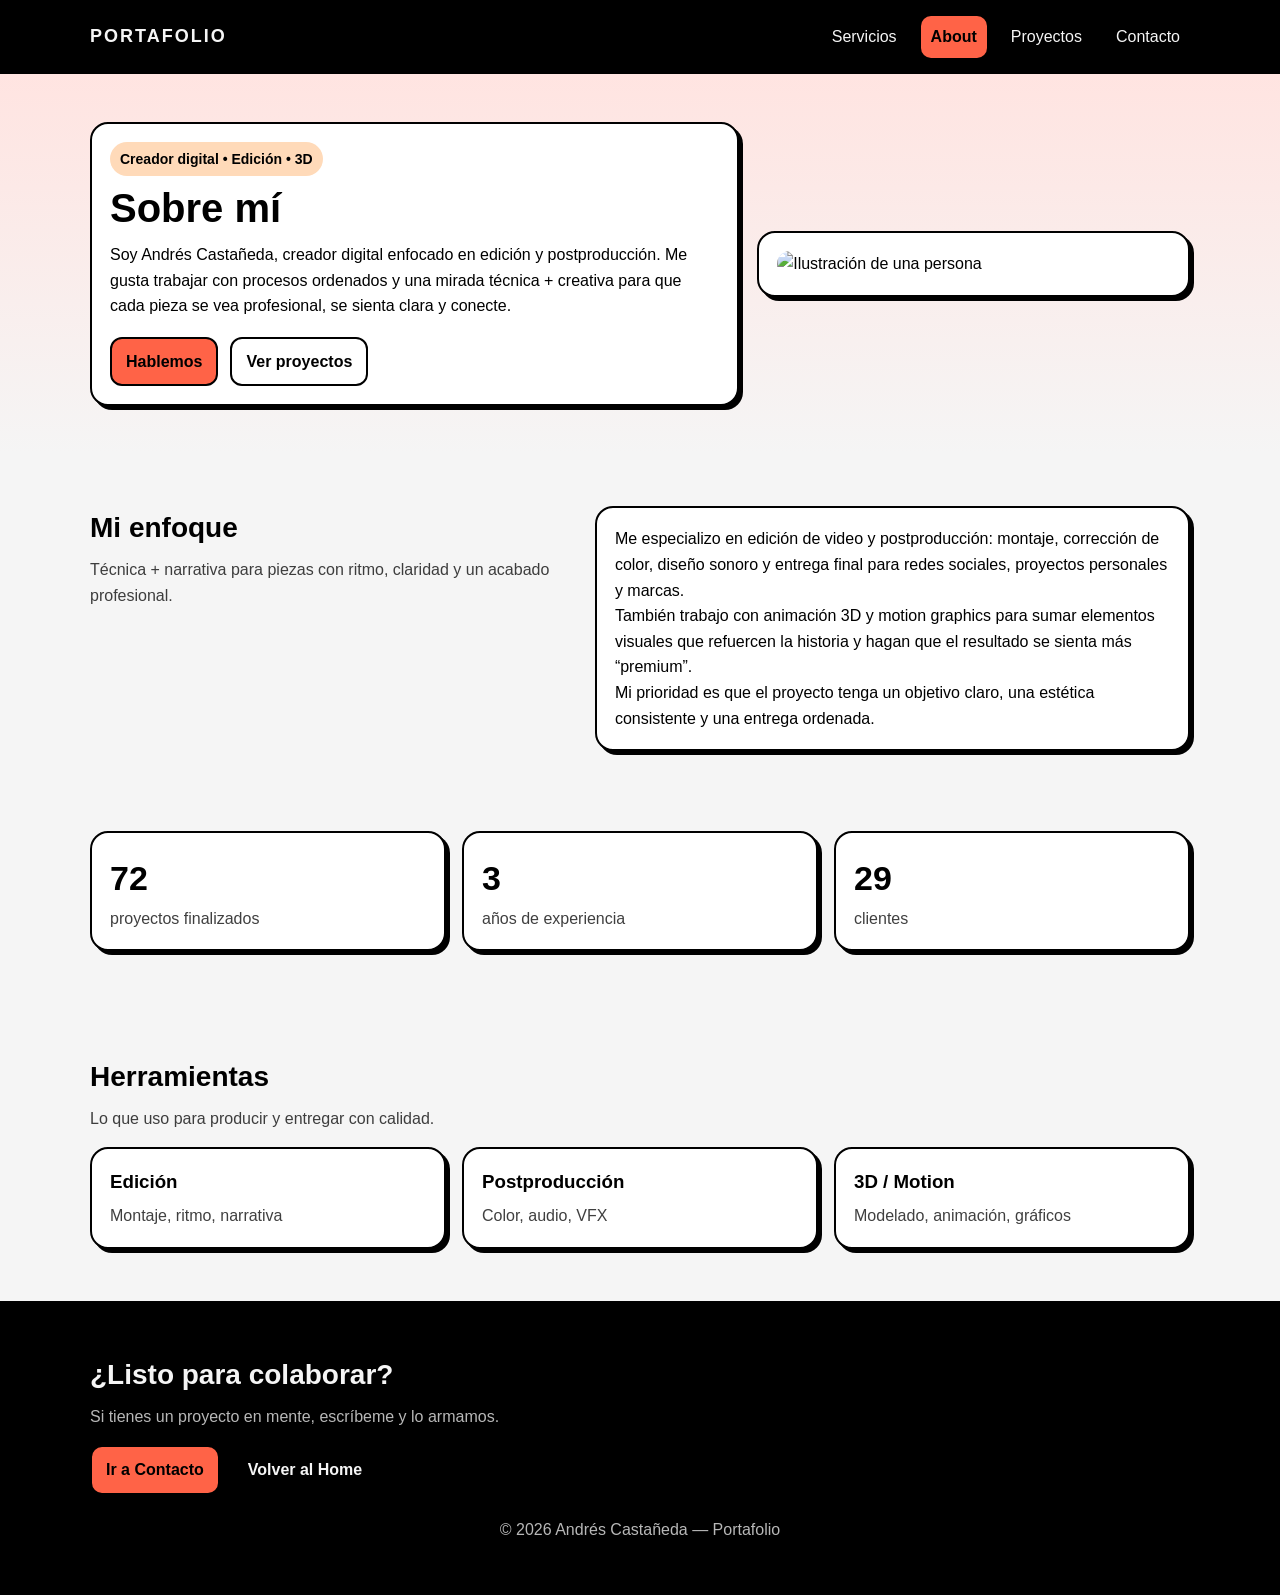
==== about-me.html @ d905f199 "Archivos vanilla provenientes de codepen subi los archivos originales de codepen" ====
<!DOCTYPE html>
<html lang="es">
<head>
  <meta charset="UTF-8" />
  <meta http-equiv="X-UA-Compatible" content="IE=edge" />
  <meta name="viewport" content="width=device-width, initial-scale=1.0" />
  <title>About - Andrés</title>
  <link rel="stylesheet" href="./Styles/about_me.css" />
</head>

<body>

  <header class="header">
    <div class="wrap header__inner">
      <h1 class="logo">
        <a href="index.html">PORTAFOLIO</a>
      </h1>

      <nav class="menu">
        <a href="index.html#servicios">Servicios</a>
        <a href="about.html" class="menu__cta" aria-current="page">About</a>
        <a href="index.html#proyectos">Proyectos</a>
        <a href="index.html#contacto">Contacto</a>
      </nav>
    </div>
  </header>

  <main>

    <section class="hero">
      <div class="wrap hero__grid">

        <div class="card hero__text">
          <p class="badge">Creador digital • Edición • 3D</p>
          <h2 class="hero__title">Sobre mí</h2>

          <p class="hero__paragraph">
            Soy Andrés Castañeda, creador digital enfocado en edición y postproducción. Me gusta trabajar con procesos
            ordenados y una mirada técnica + creativa para que cada pieza se vea profesional, se sienta clara y conecte.
          </p>

          <div class="buttons">
            <a class="btn btn--primary" href="index.html#contacto">Hablemos</a>
            <a class="btn btn--ghost" href="index.html#proyectos">Ver proyectos</a>
          </div>
        </div>

        <div class="card hero__image">
          <img
            src="https://img.freepik.com/vector-gratis/ilustracion-joven-sonriente_1308-173524.jpg?semt=ais_user_personalization&w=740&q=80"
            alt="Ilustración de una persona"
          />
        </div>

      </div>
    </section>

    <section class="section">
      <div class="wrap section__grid">

        <div class="section__title">
          <h2>Mi enfoque</h2>
          <p class="muted">
            Técnica + narrativa para piezas con ritmo, claridad y un acabado profesional.
          </p>
        </div>

        <div class="card section__content">
          <p>
            Me especializo en edición de video y postproducción: montaje, corrección de color, diseño sonoro
            y entrega final para redes sociales, proyectos personales y marcas.
          </p>

          <p>
            También trabajo con animación 3D y motion graphics para sumar elementos visuales que refuercen la historia
            y hagan que el resultado se sienta más “premium”.
          </p>

          <p>
            Mi prioridad es que el proyecto tenga un objetivo claro, una estética consistente y una entrega ordenada.
          </p>
        </div>

      </div>
    </section>

    <section class="section section--compact">
      <div class="wrap stats">
        <div class="stat card">
          <h3>72</h3>
          <p class="muted">proyectos finalizados</p>
        </div>

        <div class="stat card">
          <h3>3</h3>
          <p class="muted">años de experiencia</p>
        </div>

        <div class="stat card">
          <h3>29</h3>
          <p class="muted">clientes</p>
        </div>
      </div>
    </section>

    <section class="section">
      <div class="wrap">
        <div class="section__head">
          <h2>Herramientas</h2>
          <p class="muted">Lo que uso para producir y entregar con calidad.</p>
        </div>

        <div class="grid-3">
          <article class="card service">
            <h3>Edición</h3>
            <p class="muted">Montaje, ritmo, narrativa</p>
          </article>

          <article class="card service">
            <h3>Postproducción</h3>
            <p class="muted">Color, audio, VFX</p>
          </article>

          <article class="card service">
            <h3>3D / Motion</h3>
            <p class="muted">Modelado, animación, gráficos</p>
          </article>
        </div>
      </div>
    </section>

    <section class="section section--footer">
      <div class="wrap">
        <div class="section__head">
          <h2>¿Listo para colaborar?</h2>
          <p class="muted">Si tienes un proyecto en mente, escríbeme y lo armamos.</p>
        </div>

        <div class="buttons">
          <a class="btn btn--primary" href="index.html#contacto">Ir a Contacto</a>
          <a class="btn btn--ghost" href="index.html">Volver al Home</a>
        </div>

        <footer class="footer">
          <p class="muted">© 2026 Andrés Castañeda — Portafolio</p>
        </footer>
      </div>
    </section>

  </main>

</body>
</html>
---- Styles/about_me.css ----
:root{
  --negro: #000000;
  --durazno: #FFDAB9;
  --tomate: #FF6347;
  --gris: #F5F5F5;
  --rosado: #FFE4E1;
  }

*{
  box-sizing: border-box;
  margin: 0;
  padding: 0;
}

body{
  font-family: Arial, helvetica, sans-serif;
  background: var(--gris);
  color: var(--negro);
  line-height: 1.6;
}
.wrap{
  width: 92%;
  max-width: 1100px;
  margin: 0 auto;
}
a{
  color: inherit;
  text-decoration: none;
}
.muted{
  opacity:0.75;
}
.header{
  background: var(--negro);
  color: var(--gris);
  position: sticky;
  top: 0;
  z-index: 10;
}
.header__inner{
  display: flex;
  align-items: center;
  justify-content: space-between;
  padding: 16px 0;
}
.logo{
  font-size: 18px;
  letter-spacing: 2px;
}
.menu{
  display: flex;
  gap: 14px;
  align-items: center;
  flex-wrap: wrap;
}
.menu a{
  padding: 8px 10px;
  border-radius: 10px;
}
.menu a:hover{
  background: rgba(255, 255, 255, 0.12);
}
.menu__cta{
  background: var(--tomate);
  color: var(--negro);
  font-weight: bold;
}
.menu__cta:hover{
  filter: brightness(0.95);
}
.hero{
  padding: 48px 0;
  background: linear-gradient(180deg, var(--rosado), var(--gris));
}
.hero__grid{
  display: grid;
  gap: 18px;
  grid-template-columns: 1fr;
}
@media (min-width: 900px){
  .hero__grid{
    grid-template-columns: 1.2fr 0.8fr;
    align-items: center;
  }
}
.hero__title{
  font-size: 40px;
  line-height: 1.1;
  margin: 10px 0 12px;
}
.hero__paragraph{
  margin-bottom: 18px;
}
.badge{
  display: inline-block;
  background: var(--durazno);
  color: var(--negro);
  padding: 6px 10px;
  border-radius: 999px;
  font-size: 14px;
  font-weight: bold;
}
.hero__image img{
  width: 100%;
  display: block;
  border-radius: 16px;
}
.card{
  background: white;
  border: 2px solid var(--negro);
  border-radius: 18px;
  padding: 18px;
  box-shadow: 4px 4px 0 var(--negro);
}
.buttons{
  display: flex;
  gap: 12px;
  flex-wrap: wrap;
}
.btn{
  display: inline-block;
  padding: 10px 14px;
  border-radius: 12px;
  border: 2px solid var(--negro);
  font-weight: bold;
}
.btn--primary{
  background: var(--tomate);
  color: var(--negro);
}
.btn--primary:hover{
  filter: brightness(0.95);
}

.btn--ghost{
  background: transparent;
}
.btn--ghost:hover{
  background: var(--durazno);
}
.section{
  padding: 52px 0;
}
.section--compact{
  padding: 28px 0 52px;
}
.section__head,
.section__title{
  margin-bottom: 16px;
}
.section h2{
  font-size: 28px;
  margin-bottom: 16px;
}
.section h2{
  font-size: 28px;
  margin-bottom: 6px;
}
.section__grid{
  display: grid;
  gap: 18px;
  grid-template-columns: 1fr;
}
@media (min-width: 900px){
  .section__grid{
    grid-template-columns: 0.9fr 1.1fr;
    align-items: start;
  }
}

.grid-3{
  display: grid;
  gap: 16px;
  grid-template-columns: 1fr;
  margin-top: 16px;
}

@media (min-width: 850px){
  .grid-3{
    grid-template-columns: repeat(3, 1fr);
  }
}

.stats{
  display: grid;
  gap: 16px;
  grid-template-columns: 1fr;
}

@media (min-width: 850px){
  .stats{
    grid-template-columns: repeat(3, 1fr);
  }
}

.stat h3{
  font-size: 34px;
}
.service h3,
.project h3{
  margin-bottom: 6px;
}

.project__thumb{
  height: 140px;
  background: var(--durazno);
  border: 2px solid var(--negro);
  border-radius: 14px;
  margin-bottom: 12px;
}
.testimonial .quote{
  font-size: 16px;
}

.section--footer{
  background: var(--negro);
  color: var(--gris);
}
.section--footer .card{
  background: var(--rosado);
  color: var(--negro);
}
.footer{
  margin-top: 22px;
  text-align: center;
}
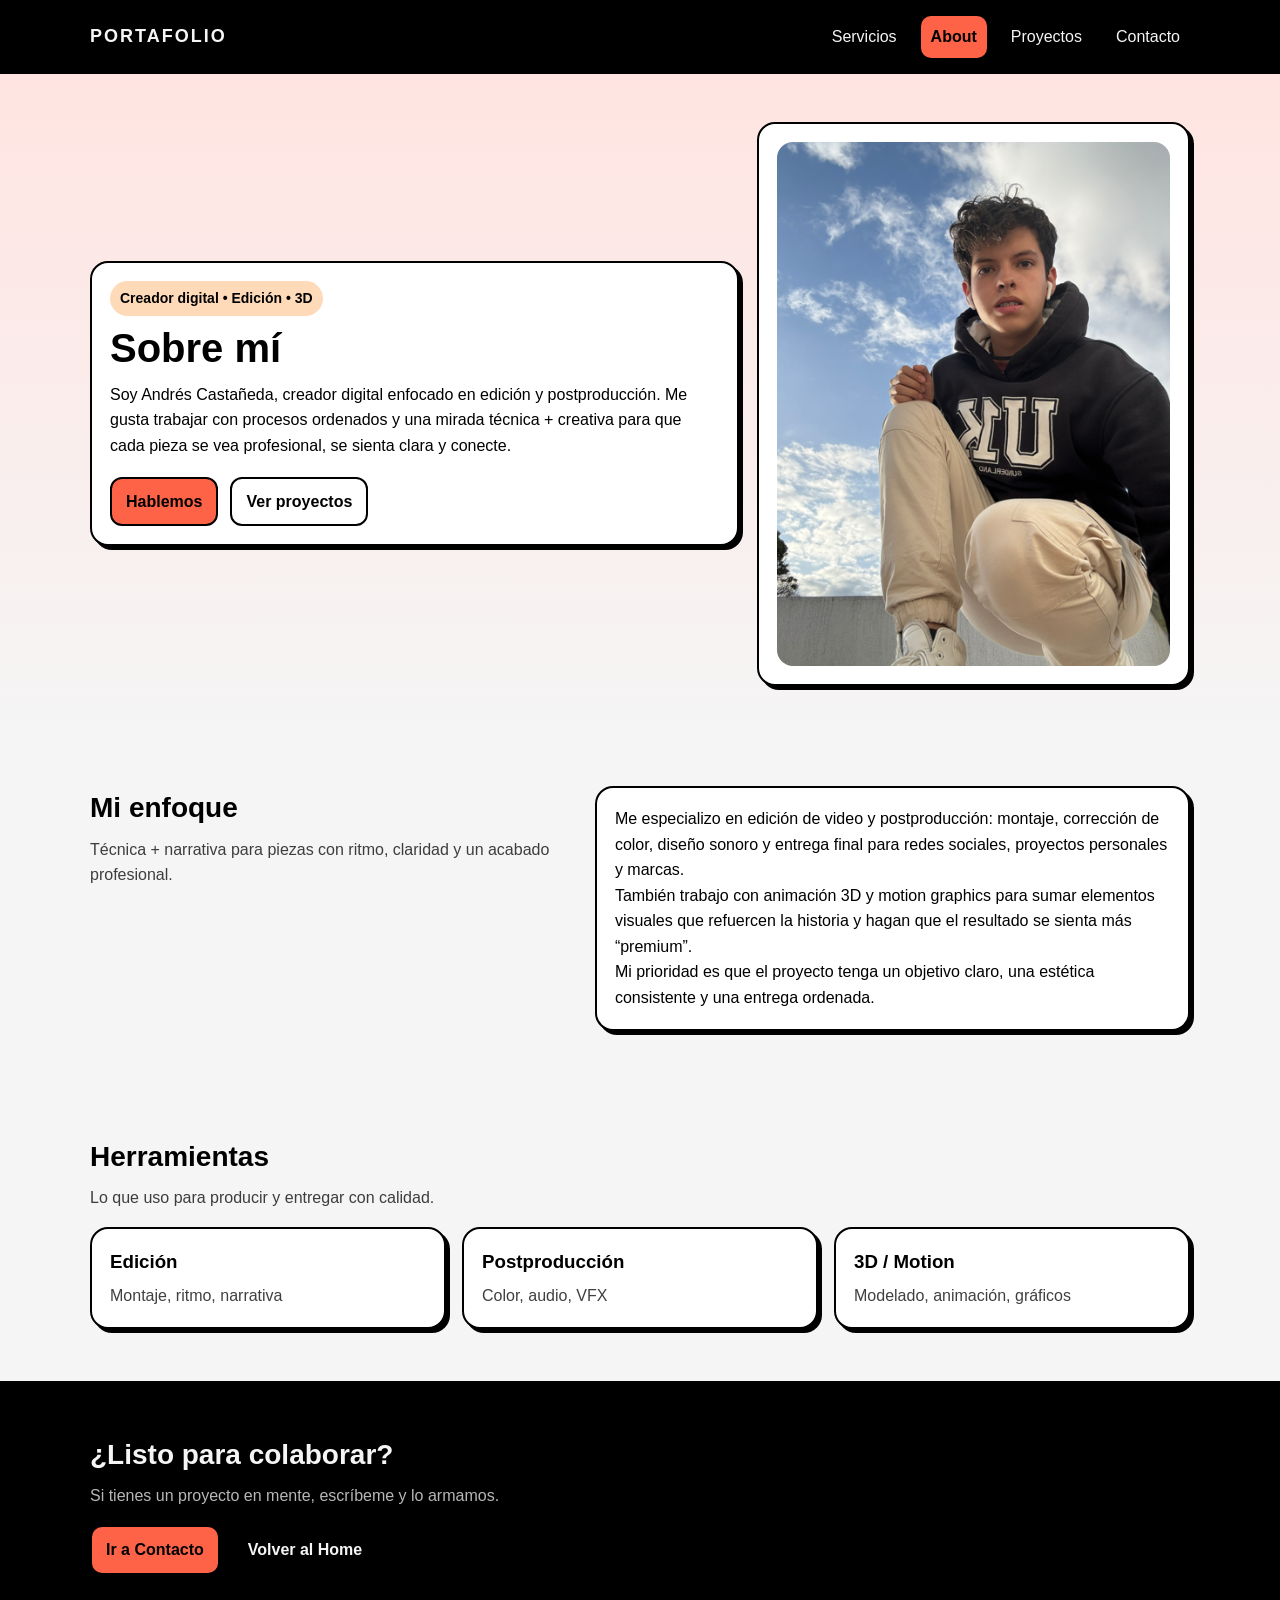
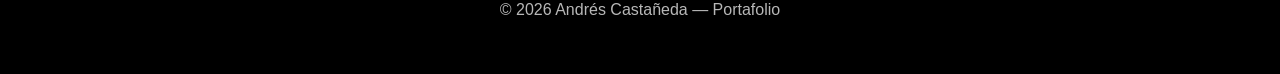
==== commit dd90a120: "ocultar seccion de experiencia oculté seccion de experiencia para reemplazarla luego" ====
--- a/about-me.html
+++ b/about-me.html
@@ -1,153 +1,155 @@
-<!DOCTYPE html>
-<html lang="es">
-<head>
-  <meta charset="UTF-8" />
-  <meta http-equiv="X-UA-Compatible" content="IE=edge" />
-  <meta name="viewport" content="width=device-width, initial-scale=1.0" />
-  <title>About - Andrés</title>
-  <link rel="stylesheet" href="./Styles/about_me.css" />
-</head>
-
-<body>
-
-  <header class="header">
-    <div class="wrap header__inner">
-      <h1 class="logo">
-        <a href="index.html">PORTAFOLIO</a>
-      </h1>
-
-      <nav class="menu">
-        <a href="index.html#servicios">Servicios</a>
-        <a href="about.html" class="menu__cta" aria-current="page">About</a>
-        <a href="index.html#proyectos">Proyectos</a>
-        <a href="index.html#contacto">Contacto</a>
-      </nav>
-    </div>
-  </header>
-
-  <main>
-
-    <section class="hero">
-      <div class="wrap hero__grid">
-
-        <div class="card hero__text">
-          <p class="badge">Creador digital • Edición • 3D</p>
-          <h2 class="hero__title">Sobre mí</h2>
-
-          <p class="hero__paragraph">
-            Soy Andrés Castañeda, creador digital enfocado en edición y postproducción. Me gusta trabajar con procesos
-            ordenados y una mirada técnica + creativa para que cada pieza se vea profesional, se sienta clara y conecte.
-          </p>
-
-          <div class="buttons">
-            <a class="btn btn--primary" href="index.html#contacto">Hablemos</a>
-            <a class="btn btn--ghost" href="index.html#proyectos">Ver proyectos</a>
-          </div>
-        </div>
-
-        <div class="card hero__image">
-          <img
-            src="https://img.freepik.com/vector-gratis/ilustracion-joven-sonriente_1308-173524.jpg?semt=ais_user_personalization&w=740&q=80"
-            alt="Ilustración de una persona"
-          />
-        </div>
-
-      </div>
-    </section>
-
-    <section class="section">
-      <div class="wrap section__grid">
-
-        <div class="section__title">
-          <h2>Mi enfoque</h2>
-          <p class="muted">
-            Técnica + narrativa para piezas con ritmo, claridad y un acabado profesional.
-          </p>
-        </div>
-
-        <div class="card section__content">
-          <p>
-            Me especializo en edición de video y postproducción: montaje, corrección de color, diseño sonoro
-            y entrega final para redes sociales, proyectos personales y marcas.
-          </p>
-
-          <p>
-            También trabajo con animación 3D y motion graphics para sumar elementos visuales que refuercen la historia
-            y hagan que el resultado se sienta más “premium”.
-          </p>
-
-          <p>
-            Mi prioridad es que el proyecto tenga un objetivo claro, una estética consistente y una entrega ordenada.
-          </p>
-        </div>
-
-      </div>
-    </section>
-
-    <section class="section section--compact">
-      <div class="wrap stats">
-        <div class="stat card">
-          <h3>72</h3>
-          <p class="muted">proyectos finalizados</p>
-        </div>
-
-        <div class="stat card">
-          <h3>3</h3>
-          <p class="muted">años de experiencia</p>
-        </div>
-
-        <div class="stat card">
-          <h3>29</h3>
-          <p class="muted">clientes</p>
-        </div>
-      </div>
-    </section>
-
-    <section class="section">
-      <div class="wrap">
-        <div class="section__head">
-          <h2>Herramientas</h2>
-          <p class="muted">Lo que uso para producir y entregar con calidad.</p>
-        </div>
-
-        <div class="grid-3">
-          <article class="card service">
-            <h3>Edición</h3>
-            <p class="muted">Montaje, ritmo, narrativa</p>
-          </article>
-
-          <article class="card service">
-            <h3>Postproducción</h3>
-            <p class="muted">Color, audio, VFX</p>
-          </article>
-
-          <article class="card service">
-            <h3>3D / Motion</h3>
-            <p class="muted">Modelado, animación, gráficos</p>
-          </article>
-        </div>
-      </div>
-    </section>
-
-    <section class="section section--footer">
-      <div class="wrap">
-        <div class="section__head">
-          <h2>¿Listo para colaborar?</h2>
-          <p class="muted">Si tienes un proyecto en mente, escríbeme y lo armamos.</p>
-        </div>
-
-        <div class="buttons">
-          <a class="btn btn--primary" href="index.html#contacto">Ir a Contacto</a>
-          <a class="btn btn--ghost" href="index.html">Volver al Home</a>
-        </div>
-
-        <footer class="footer">
-          <p class="muted">© 2026 Andrés Castañeda — Portafolio</p>
-        </footer>
-      </div>
-    </section>
-
-  </main>
-
-</body>
+<!DOCTYPE html>
+<html lang="es">
+<head>
+  <meta charset="UTF-8" />
+  <meta http-equiv="X-UA-Compatible" content="IE=edge" />
+  <meta name="viewport" content="width=device-width, initial-scale=1.0" />
+  <title>About - Andrés</title>
+  <link rel="stylesheet" href="./Styles/about_me.css" />
+</head>
+
+<body>
+
+  <header class="header">
+    <div class="wrap header__inner">
+      <h1 class="logo">
+        <a href="index.html">PORTAFOLIO</a>
+      </h1>
+
+      <nav class="menu">
+        <a href="index.html#servicios">Servicios</a>
+        <a href="about.html" class="menu__cta" aria-current="page">About</a>
+        <a href="index.html#proyectos">Proyectos</a>
+        <a href="index.html#contacto">Contacto</a>
+      </nav>
+    </div>
+  </header>
+
+  <main>
+
+    <section class="hero">
+      <div class="wrap hero__grid">
+
+        <div class="card hero__text">
+          <p class="badge">Creador digital • Edición • 3D</p>
+          <h2 class="hero__title">Sobre mí</h2>
+
+          <p class="hero__paragraph">
+            Soy Andrés Castañeda, creador digital enfocado en edición y postproducción. Me gusta trabajar con procesos
+            ordenados y una mirada técnica + creativa para que cada pieza se vea profesional, se sienta clara y conecte.
+          </p>
+
+          <div class="buttons">
+            <a class="btn btn--primary" href="index.html#contacto">Hablemos</a>
+            <a class="btn btn--ghost" href="index.html#proyectos">Ver proyectos</a>
+          </div>
+        </div>
+
+        <div class="card hero__image">
+          <img
+            src="./multimedia/Captura de pantalla 2026-04-11 182406.png"
+            alt="Ilustración de una persona"
+          />
+        </div>
+
+      </div>
+    </section>
+
+    <section class="section">
+      <div class="wrap section__grid">
+
+        <div class="section__title">
+          <h2>Mi enfoque</h2>
+          <p class="muted">
+            Técnica + narrativa para piezas con ritmo, claridad y un acabado profesional.
+          </p>
+        </div>
+
+        <div class="card section__content">
+          <p>
+            Me especializo en edición de video y postproducción: montaje, corrección de color, diseño sonoro
+            y entrega final para redes sociales, proyectos personales y marcas.
+          </p>
+
+          <p>
+            También trabajo con animación 3D y motion graphics para sumar elementos visuales que refuercen la historia
+            y hagan que el resultado se sienta más “premium”.
+          </p>
+
+          <p>
+            Mi prioridad es que el proyecto tenga un objetivo claro, una estética consistente y una entrega ordenada.
+          </p>
+        </div>
+
+      </div>
+    </section>
+
+    <!--
+    <section class="section section--compact">
+      <div class="wrap stats">
+        <div class="stat card">
+          <h3>72</h3>
+          <p class="muted">proyectos finalizados</p>
+        </div>
+
+        <div class="stat card">
+          <h3>3</h3>
+          <p class="muted">años de experiencia</p>
+        </div>
+
+        <div class="stat card">
+          <h3>29</h3>
+          <p class="muted">clientes</p>
+        </div>
+      </div>
+    </section>
+    -->
+
+    <section class="section">
+      <div class="wrap">
+        <div class="section__head">
+          <h2>Herramientas</h2>
+          <p class="muted">Lo que uso para producir y entregar con calidad.</p>
+        </div>
+
+        <div class="grid-3">
+          <article class="card service">
+            <h3>Edición</h3>
+            <p class="muted">Montaje, ritmo, narrativa</p>
+          </article>
+
+          <article class="card service">
+            <h3>Postproducción</h3>
+            <p class="muted">Color, audio, VFX</p>
+          </article>
+
+          <article class="card service">
+            <h3>3D / Motion</h3>
+            <p class="muted">Modelado, animación, gráficos</p>
+          </article>
+        </div>
+      </div>
+    </section>
+
+    <section class="section section--footer">
+      <div class="wrap">
+        <div class="section__head">
+          <h2>¿Listo para colaborar?</h2>
+          <p class="muted">Si tienes un proyecto en mente, escríbeme y lo armamos.</p>
+        </div>
+
+        <div class="buttons">
+          <a class="btn btn--primary" href="index.html#contacto">Ir a Contacto</a>
+          <a class="btn btn--ghost" href="index.html">Volver al Home</a>
+        </div>
+
+        <footer class="footer">
+          <p class="muted">© 2026 Andrés Castañeda — Portafolio</p>
+        </footer>
+      </div>
+    </section>
+
+  </main>
+
+</body>
 </html>
